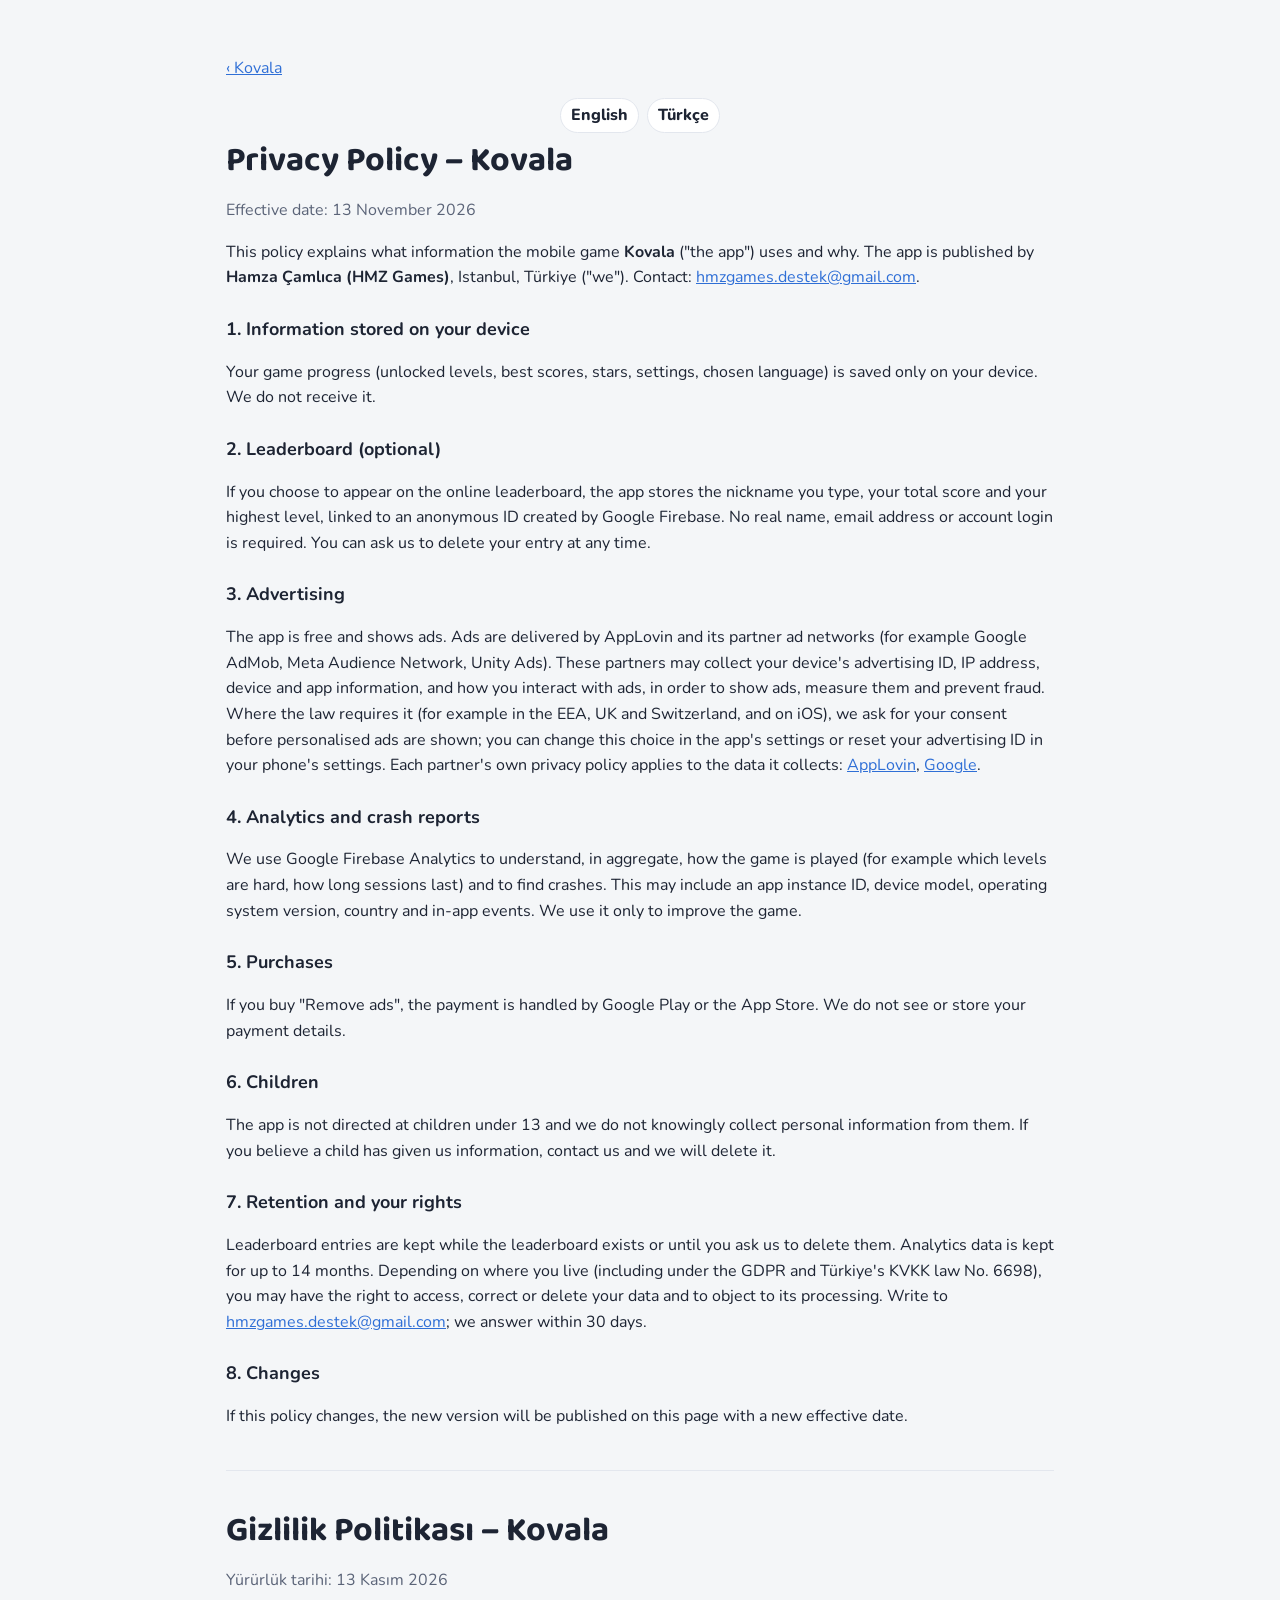
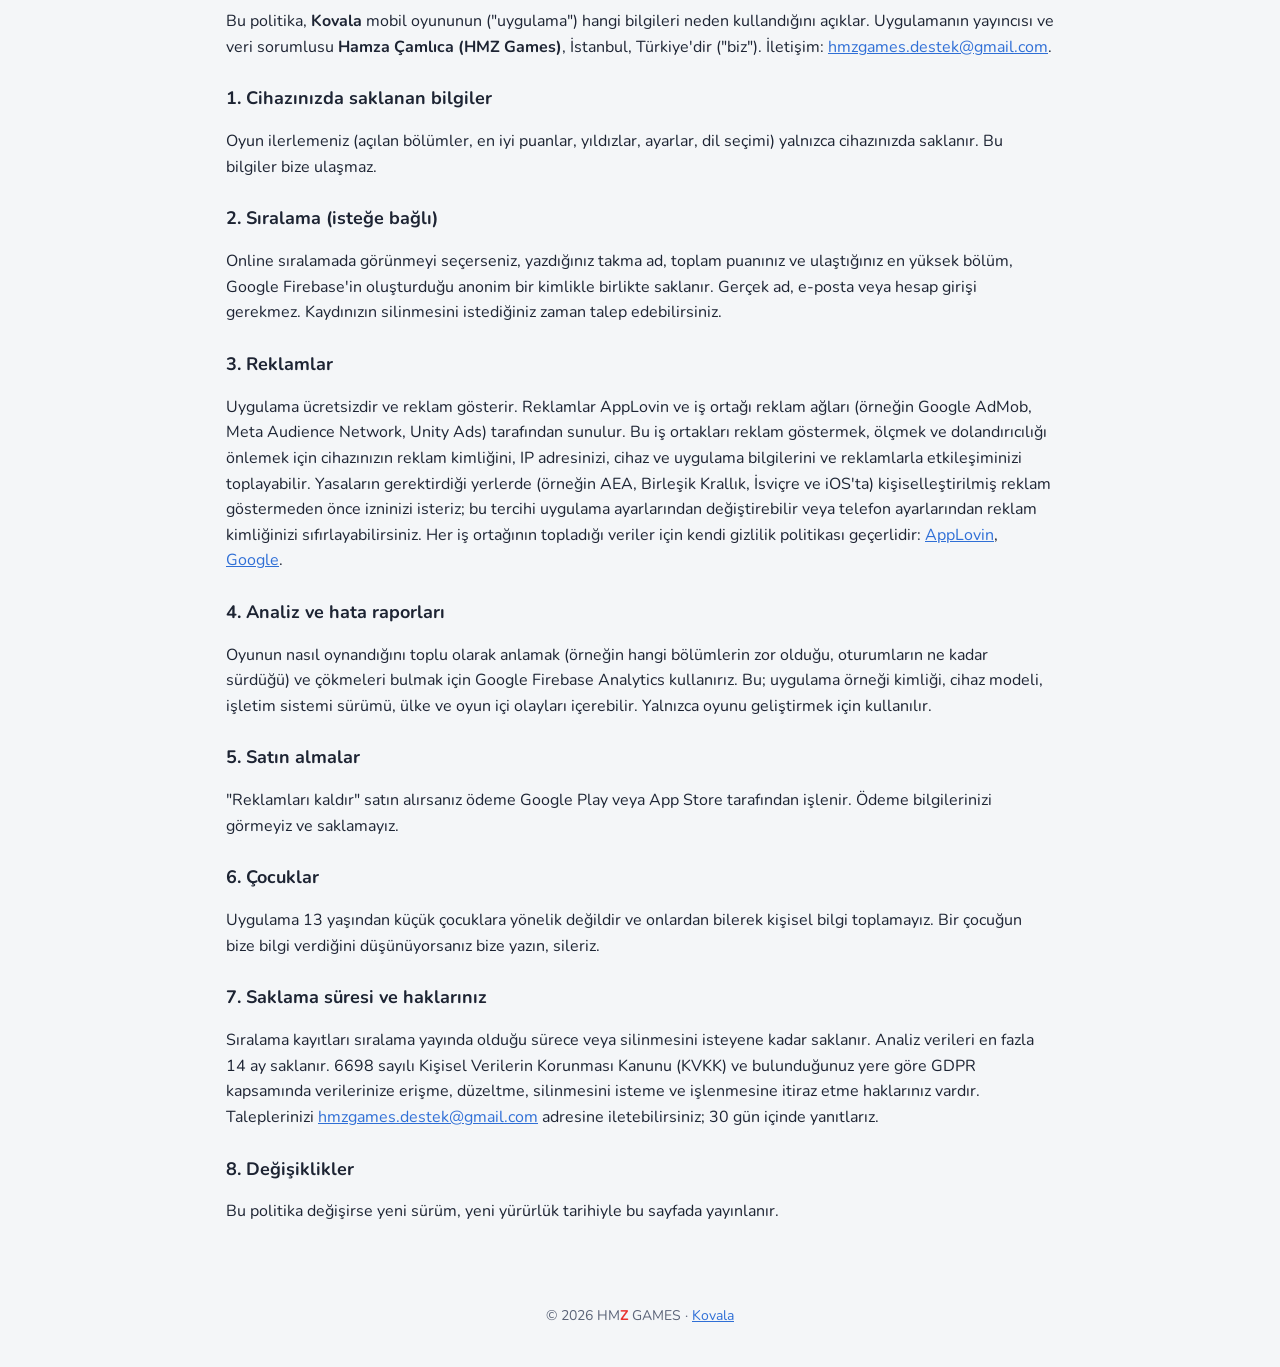
==== privacy.html @ 34f69577 "Kovala site: landing page, privacy policy (EN/TR), app-ads.txt Co-Authored-By: Claude Opus 5.5 <nore" ====
<!doctype html>
<html lang="en">
<head>
<meta charset="utf-8">
<meta name="viewport" content="width=device-width,initial-scale=1">
<title>Privacy Policy – Kovala</title>
<link rel="icon" href="favicon.png">
<link rel="preconnect" href="https://fonts.googleapis.com"><link rel="preconnect" href="https://fonts.gstatic.com" crossorigin>
<link href="https://fonts.googleapis.com/css2?family=Baloo+2:wght@800&family=Nunito:wght@400;700;800&display=swap" rel="stylesheet">
<link rel="stylesheet" href="style.css">
</head>
<body>
<main class="wrap doc">
  <p><a href="index.html">‹ Kovala</a></p>
  <div class="lang"><a href="#en">English</a><a href="#tr">Türkçe</a></div>

  <section id="en">
  <h1>Privacy Policy – Kovala</h1>
  <p class="muted">Effective date: 13 November 2026</p>

  <p>This policy explains what information the mobile game <b>Kovala</b> ("the app") uses and why. The app is published by
  <b>Hamza Çamlıca (HMZ Games)</b>, Istanbul, Türkiye ("we"). Contact: <a href="mailto:hmzgames.destek@gmail.com">hmzgames.destek@gmail.com</a>.</p>

  <h3>1. Information stored on your device</h3>
  <p>Your game progress (unlocked levels, best scores, stars, settings, chosen language) is saved only on your device. We do not receive it.</p>

  <h3>2. Leaderboard (optional)</h3>
  <p>If you choose to appear on the online leaderboard, the app stores the nickname you type, your total score and your highest level,
  linked to an anonymous ID created by Google Firebase. No real name, email address or account login is required. You can ask us to delete your entry at any time.</p>

  <h3>3. Advertising</h3>
  <p>The app is free and shows ads. Ads are delivered by AppLovin and its partner ad networks (for example Google AdMob, Meta Audience Network, Unity Ads).
  These partners may collect your device's advertising ID, IP address, device and app information, and how you interact with ads, in order to show ads, measure them and prevent fraud.
  Where the law requires it (for example in the EEA, UK and Switzerland, and on iOS), we ask for your consent before personalised ads are shown; you can change this choice in the app's settings
  or reset your advertising ID in your phone's settings. Each partner's own privacy policy applies to the data it collects:
  <a href="https://www.applovin.com/privacy/">AppLovin</a>, <a href="https://policies.google.com/privacy">Google</a>.</p>

  <h3>4. Analytics and crash reports</h3>
  <p>We use Google Firebase Analytics to understand, in aggregate, how the game is played (for example which levels are hard, how long sessions last) and to find crashes.
  This may include an app instance ID, device model, operating system version, country and in-app events. We use it only to improve the game.</p>

  <h3>5. Purchases</h3>
  <p>If you buy "Remove ads", the payment is handled by Google Play or the App Store. We do not see or store your payment details.</p>

  <h3>6. Children</h3>
  <p>The app is not directed at children under 13 and we do not knowingly collect personal information from them. If you believe a child has given us information, contact us and we will delete it.</p>

  <h3>7. Retention and your rights</h3>
  <p>Leaderboard entries are kept while the leaderboard exists or until you ask us to delete them. Analytics data is kept for up to 14 months.
  Depending on where you live (including under the GDPR and Türkiye's KVKK law No. 6698), you may have the right to access, correct or delete your data and to object to its processing.
  Write to <a href="mailto:hmzgames.destek@gmail.com">hmzgames.destek@gmail.com</a>; we answer within 30 days.</p>

  <h3>8. Changes</h3>
  <p>If this policy changes, the new version will be published on this page with a new effective date.</p>
  </section>

  <hr style="margin:40px 0;border:0;border-top:1px solid #e3e7ee">

  <section id="tr" lang="tr">
  <h1>Gizlilik Politikası – Kovala</h1>
  <p class="muted">Yürürlük tarihi: 13 Kasım 2026</p>

  <p>Bu politika, <b>Kovala</b> mobil oyununun ("uygulama") hangi bilgileri neden kullandığını açıklar. Uygulamanın yayıncısı ve veri sorumlusu
  <b>Hamza Çamlıca (HMZ Games)</b>, İstanbul, Türkiye'dir ("biz"). İletişim: <a href="mailto:hmzgames.destek@gmail.com">hmzgames.destek@gmail.com</a>.</p>

  <h3>1. Cihazınızda saklanan bilgiler</h3>
  <p>Oyun ilerlemeniz (açılan bölümler, en iyi puanlar, yıldızlar, ayarlar, dil seçimi) yalnızca cihazınızda saklanır. Bu bilgiler bize ulaşmaz.</p>

  <h3>2. Sıralama (isteğe bağlı)</h3>
  <p>Online sıralamada görünmeyi seçerseniz, yazdığınız takma ad, toplam puanınız ve ulaştığınız en yüksek bölüm, Google Firebase'in oluşturduğu anonim bir kimlikle birlikte saklanır.
  Gerçek ad, e-posta veya hesap girişi gerekmez. Kaydınızın silinmesini istediğiniz zaman talep edebilirsiniz.</p>

  <h3>3. Reklamlar</h3>
  <p>Uygulama ücretsizdir ve reklam gösterir. Reklamlar AppLovin ve iş ortağı reklam ağları (örneğin Google AdMob, Meta Audience Network, Unity Ads) tarafından sunulur.
  Bu iş ortakları reklam göstermek, ölçmek ve dolandırıcılığı önlemek için cihazınızın reklam kimliğini, IP adresinizi, cihaz ve uygulama bilgilerini ve reklamlarla etkileşiminizi toplayabilir.
  Yasaların gerektirdiği yerlerde (örneğin AEA, Birleşik Krallık, İsviçre ve iOS'ta) kişiselleştirilmiş reklam göstermeden önce izninizi isteriz; bu tercihi uygulama ayarlarından değiştirebilir
  veya telefon ayarlarından reklam kimliğinizi sıfırlayabilirsiniz. Her iş ortağının topladığı veriler için kendi gizlilik politikası geçerlidir:
  <a href="https://www.applovin.com/privacy/">AppLovin</a>, <a href="https://policies.google.com/privacy">Google</a>.</p>

  <h3>4. Analiz ve hata raporları</h3>
  <p>Oyunun nasıl oynandığını toplu olarak anlamak (örneğin hangi bölümlerin zor olduğu, oturumların ne kadar sürdüğü) ve çökmeleri bulmak için Google Firebase Analytics kullanırız.
  Bu; uygulama örneği kimliği, cihaz modeli, işletim sistemi sürümü, ülke ve oyun içi olayları içerebilir. Yalnızca oyunu geliştirmek için kullanılır.</p>

  <h3>5. Satın almalar</h3>
  <p>"Reklamları kaldır" satın alırsanız ödeme Google Play veya App Store tarafından işlenir. Ödeme bilgilerinizi görmeyiz ve saklamayız.</p>

  <h3>6. Çocuklar</h3>
  <p>Uygulama 13 yaşından küçük çocuklara yönelik değildir ve onlardan bilerek kişisel bilgi toplamayız. Bir çocuğun bize bilgi verdiğini düşünüyorsanız bize yazın, sileriz.</p>

  <h3>7. Saklama süresi ve haklarınız</h3>
  <p>Sıralama kayıtları sıralama yayında olduğu sürece veya silinmesini isteyene kadar saklanır. Analiz verileri en fazla 14 ay saklanır.
  6698 sayılı Kişisel Verilerin Korunması Kanunu (KVKK) ve bulunduğunuz yere göre GDPR kapsamında verilerinize erişme, düzeltme, silinmesini isteme ve işlenmesine itiraz etme haklarınız vardır.
  Taleplerinizi <a href="mailto:hmzgames.destek@gmail.com">hmzgames.destek@gmail.com</a> adresine iletebilirsiniz; 30 gün içinde yanıtlarız.</p>

  <h3>8. Değişiklikler</h3>
  <p>Bu politika değişirse yeni sürüm, yeni yürürlük tarihiyle bu sayfada yayınlanır.</p>
  </section>
</main>
<footer>© 2026 HM<b>Z</b> GAMES · <a href="index.html">Kovala</a></footer>
</body>
</html>
---- style.css ----
:root{--bg1:#173f4d;--bg2:#256a66;--bg3:#7fb796;--gold:#f2b632;--ink:#1d2433;--soft:#5b6478;--card:#ffffff;--line:#e3e7ee;}
*{box-sizing:border-box}
html,body{margin:0}
body{font-family:Nunito,system-ui,-apple-system,"Segoe UI",sans-serif;color:var(--ink);background:#f4f6f8;line-height:1.6;}
a{color:#2f6fd6}
.hero{background:radial-gradient(120% 70% at 50% 10%,#3b8f86 0%,rgba(59,143,134,0) 60%),linear-gradient(180deg,var(--bg1),var(--bg2) 55%,var(--bg3));color:#fff;padding:56px 16px 64px;text-align:center;}
.hero img.icon{width:112px;height:112px;border-radius:26px;box-shadow:0 12px 30px rgba(0,0,0,.35)}
.logo{font-family:"Baloo 2",system-ui,sans-serif;font-weight:800;font-size:72px;line-height:1;margin:18px 0 6px;color:var(--gold);text-shadow:0 5px 0 #8a5b0e}
.logo span{color:#fff;text-shadow:0 5px 0 #0f2a33}
.tag{font-size:19px;font-weight:800;opacity:.95;margin:0}
.badge{display:inline-block;margin-top:22px;background:var(--gold);color:#3a2604;font-weight:800;padding:10px 22px;border-radius:999px;box-shadow:0 4px 0 #8a5b0e}
.wrap{max-width:860px;margin:0 auto;padding:40px 16px}
.shots{display:flex;gap:16px;justify-content:center;flex-wrap:wrap;margin:8px 0 8px}
.shots img{width:min(30%,240px);min-width:150px;border-radius:16px;box-shadow:0 8px 24px rgba(0,0,0,.15)}
h2{font-family:"Baloo 2",system-ui,sans-serif;font-size:28px;margin:32px 0 8px;line-height:1.2}
h3{font-size:18px;margin:24px 0 4px}
.card{background:var(--card);border:1px solid var(--line);border-radius:16px;padding:20px 22px}
ul{padding-left:20px}
footer{text-align:center;color:var(--soft);font-size:14px;padding:24px 16px 40px}
footer b{color:#e8322e}
.lang{display:flex;gap:8px;justify-content:center;margin-bottom:8px}
.lang a{font-weight:800;text-decoration:none;padding:4px 10px;border-radius:999px;border:1px solid var(--line);color:var(--ink);background:#fff}
.doc h1{font-family:"Baloo 2",system-ui,sans-serif;font-size:34px;line-height:1.2;margin:8px 0}
.muted{color:var(--soft)}
@media (max-width:520px){.logo{font-size:56px}.shots img{width:44%}}
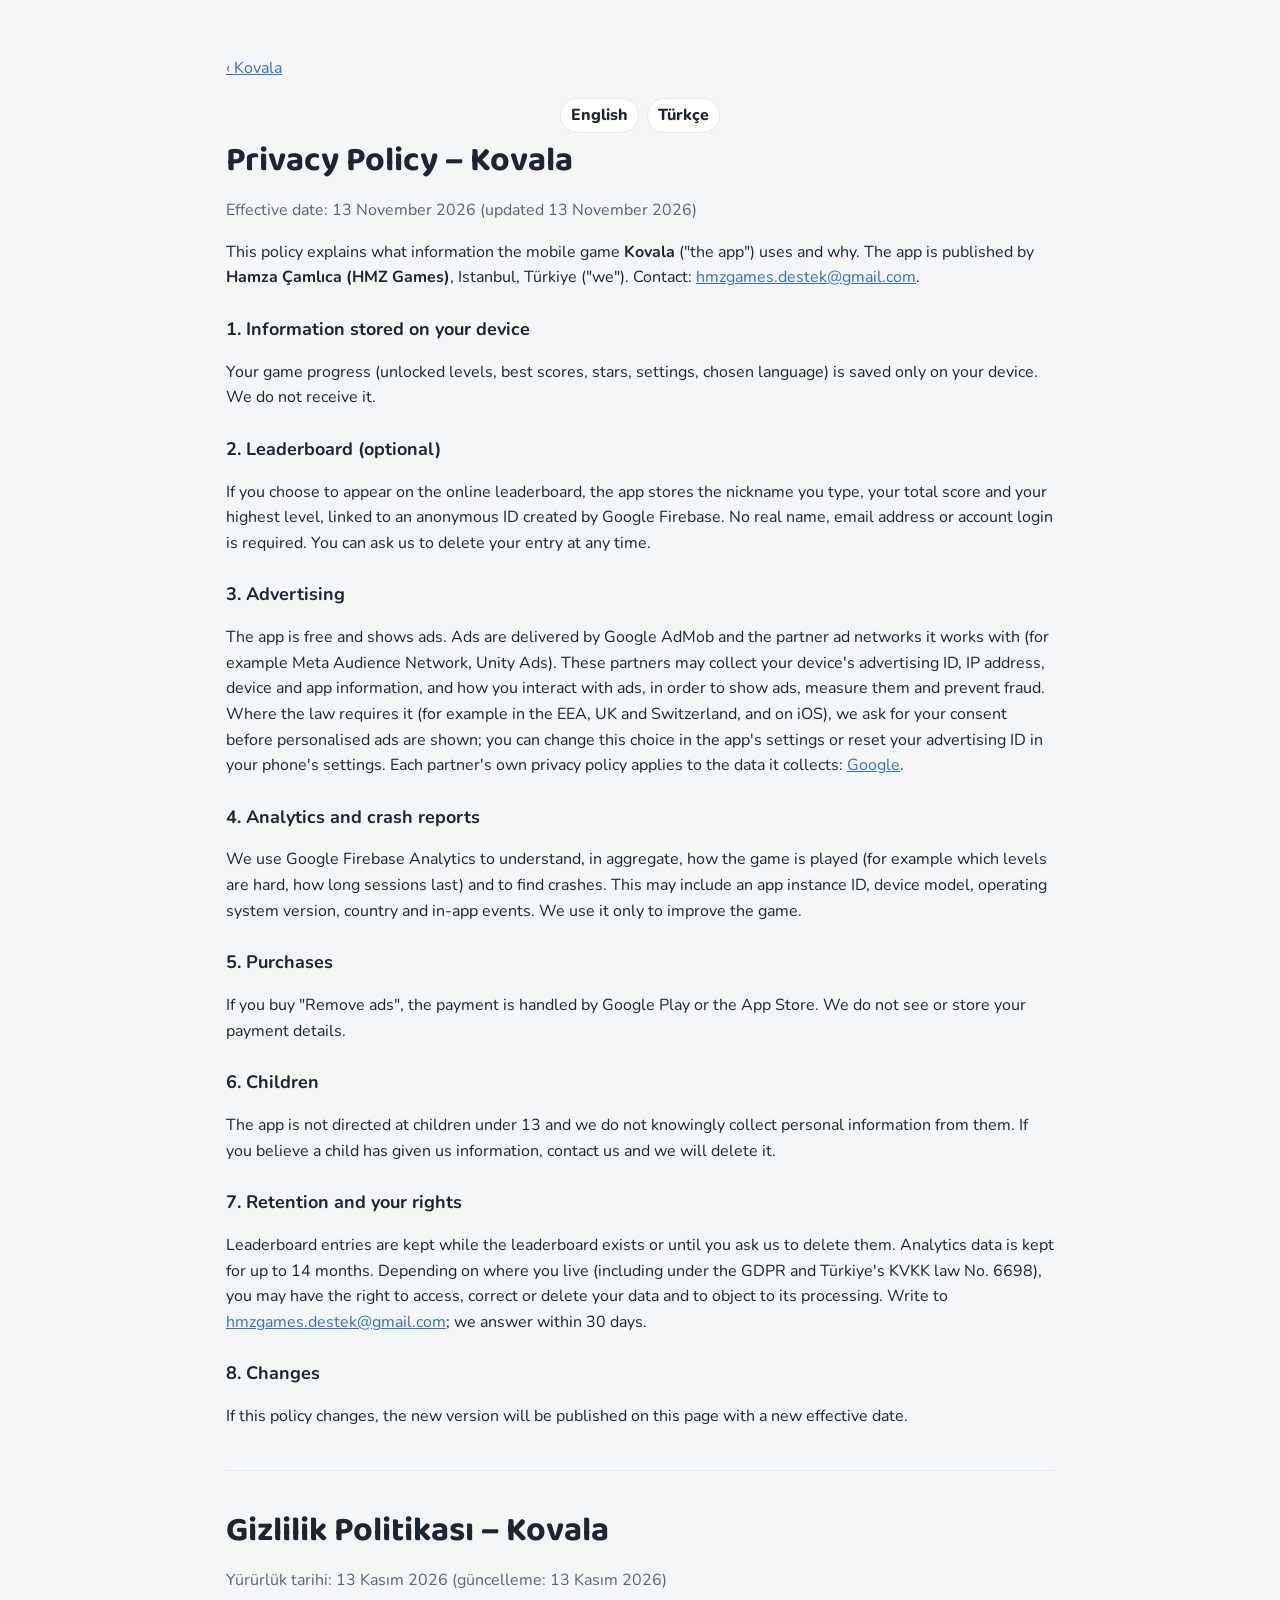
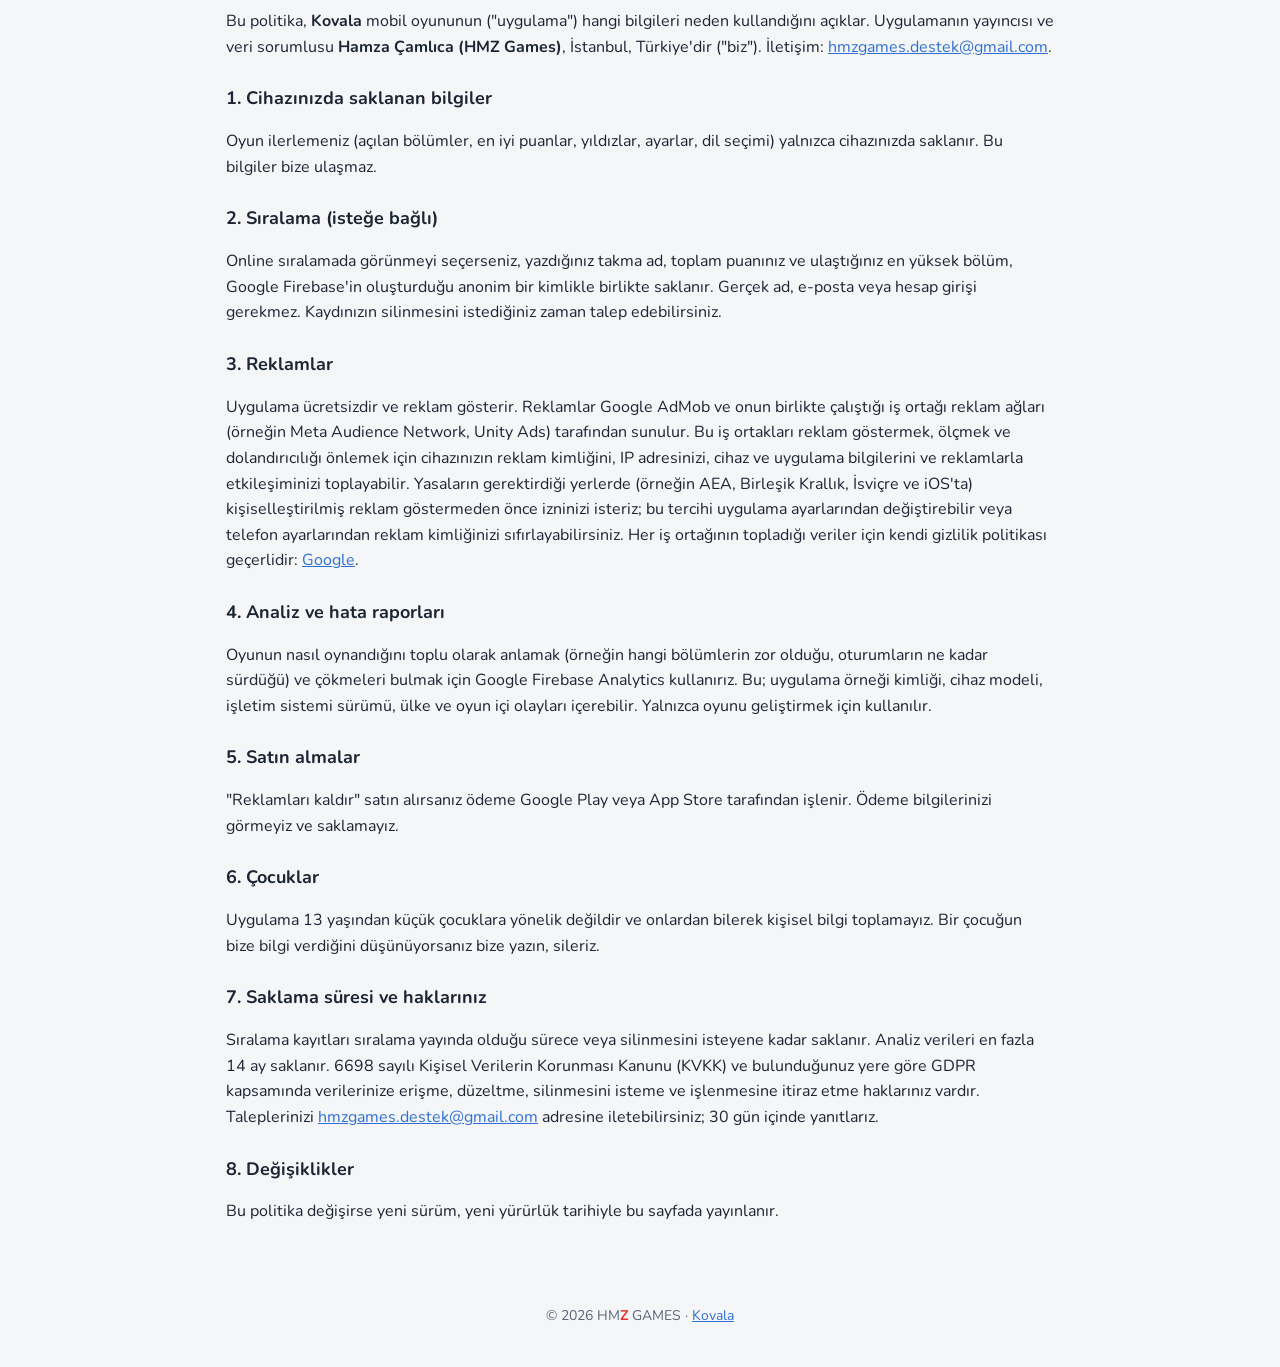
==== commit 6f200439: "Privacy policy: ads served through Google AdMob Co-Authored-By: Claude Opus 5.5 <noreply@anthropic.c" ====
--- a/privacy.html
+++ b/privacy.html
@@ -16,7 +16,7 @@
 
   <section id="en">
   <h1>Privacy Policy – Kovala</h1>
-  <p class="muted">Effective date: 13 November 2026</p>
+  <p class="muted">Effective date: 13 November 2026 (updated 13 November 2026)</p>
 
   <p>This policy explains what information the mobile game <b>Kovala</b> ("the app") uses and why. The app is published by
   <b>Hamza Çamlıca (HMZ Games)</b>, Istanbul, Türkiye ("we"). Contact: <a href="mailto:hmzgames.destek@gmail.com">hmzgames.destek@gmail.com</a>.</p>
@@ -29,11 +29,11 @@
   linked to an anonymous ID created by Google Firebase. No real name, email address or account login is required. You can ask us to delete your entry at any time.</p>
 
   <h3>3. Advertising</h3>
-  <p>The app is free and shows ads. Ads are delivered by AppLovin and its partner ad networks (for example Google AdMob, Meta Audience Network, Unity Ads).
+  <p>The app is free and shows ads. Ads are delivered by Google AdMob and the partner ad networks it works with (for example Meta Audience Network, Unity Ads).
   These partners may collect your device's advertising ID, IP address, device and app information, and how you interact with ads, in order to show ads, measure them and prevent fraud.
   Where the law requires it (for example in the EEA, UK and Switzerland, and on iOS), we ask for your consent before personalised ads are shown; you can change this choice in the app's settings
   or reset your advertising ID in your phone's settings. Each partner's own privacy policy applies to the data it collects:
-  <a href="https://www.applovin.com/privacy/">AppLovin</a>, <a href="https://policies.google.com/privacy">Google</a>.</p>
+  <a href="https://policies.google.com/technologies/ads">Google</a>.</p>
 
   <h3>4. Analytics and crash reports</h3>
   <p>We use Google Firebase Analytics to understand, in aggregate, how the game is played (for example which levels are hard, how long sessions last) and to find crashes.
@@ -58,7 +58,7 @@
 
   <section id="tr" lang="tr">
   <h1>Gizlilik Politikası – Kovala</h1>
-  <p class="muted">Yürürlük tarihi: 13 Kasım 2026</p>
+  <p class="muted">Yürürlük tarihi: 13 Kasım 2026 (güncelleme: 13 Kasım 2026)</p>
 
   <p>Bu politika, <b>Kovala</b> mobil oyununun ("uygulama") hangi bilgileri neden kullandığını açıklar. Uygulamanın yayıncısı ve veri sorumlusu
   <b>Hamza Çamlıca (HMZ Games)</b>, İstanbul, Türkiye'dir ("biz"). İletişim: <a href="mailto:hmzgames.destek@gmail.com">hmzgames.destek@gmail.com</a>.</p>
@@ -71,11 +71,11 @@
   Gerçek ad, e-posta veya hesap girişi gerekmez. Kaydınızın silinmesini istediğiniz zaman talep edebilirsiniz.</p>
 
   <h3>3. Reklamlar</h3>
-  <p>Uygulama ücretsizdir ve reklam gösterir. Reklamlar AppLovin ve iş ortağı reklam ağları (örneğin Google AdMob, Meta Audience Network, Unity Ads) tarafından sunulur.
+  <p>Uygulama ücretsizdir ve reklam gösterir. Reklamlar Google AdMob ve onun birlikte çalıştığı iş ortağı reklam ağları (örneğin Meta Audience Network, Unity Ads) tarafından sunulur.
   Bu iş ortakları reklam göstermek, ölçmek ve dolandırıcılığı önlemek için cihazınızın reklam kimliğini, IP adresinizi, cihaz ve uygulama bilgilerini ve reklamlarla etkileşiminizi toplayabilir.
   Yasaların gerektirdiği yerlerde (örneğin AEA, Birleşik Krallık, İsviçre ve iOS'ta) kişiselleştirilmiş reklam göstermeden önce izninizi isteriz; bu tercihi uygulama ayarlarından değiştirebilir
   veya telefon ayarlarından reklam kimliğinizi sıfırlayabilirsiniz. Her iş ortağının topladığı veriler için kendi gizlilik politikası geçerlidir:
-  <a href="https://www.applovin.com/privacy/">AppLovin</a>, <a href="https://policies.google.com/privacy">Google</a>.</p>
+  <a href="https://policies.google.com/technologies/ads">Google</a>.</p>
 
   <h3>4. Analiz ve hata raporları</h3>
   <p>Oyunun nasıl oynandığını toplu olarak anlamak (örneğin hangi bölümlerin zor olduğu, oturumların ne kadar sürdüğü) ve çökmeleri bulmak için Google Firebase Analytics kullanırız.
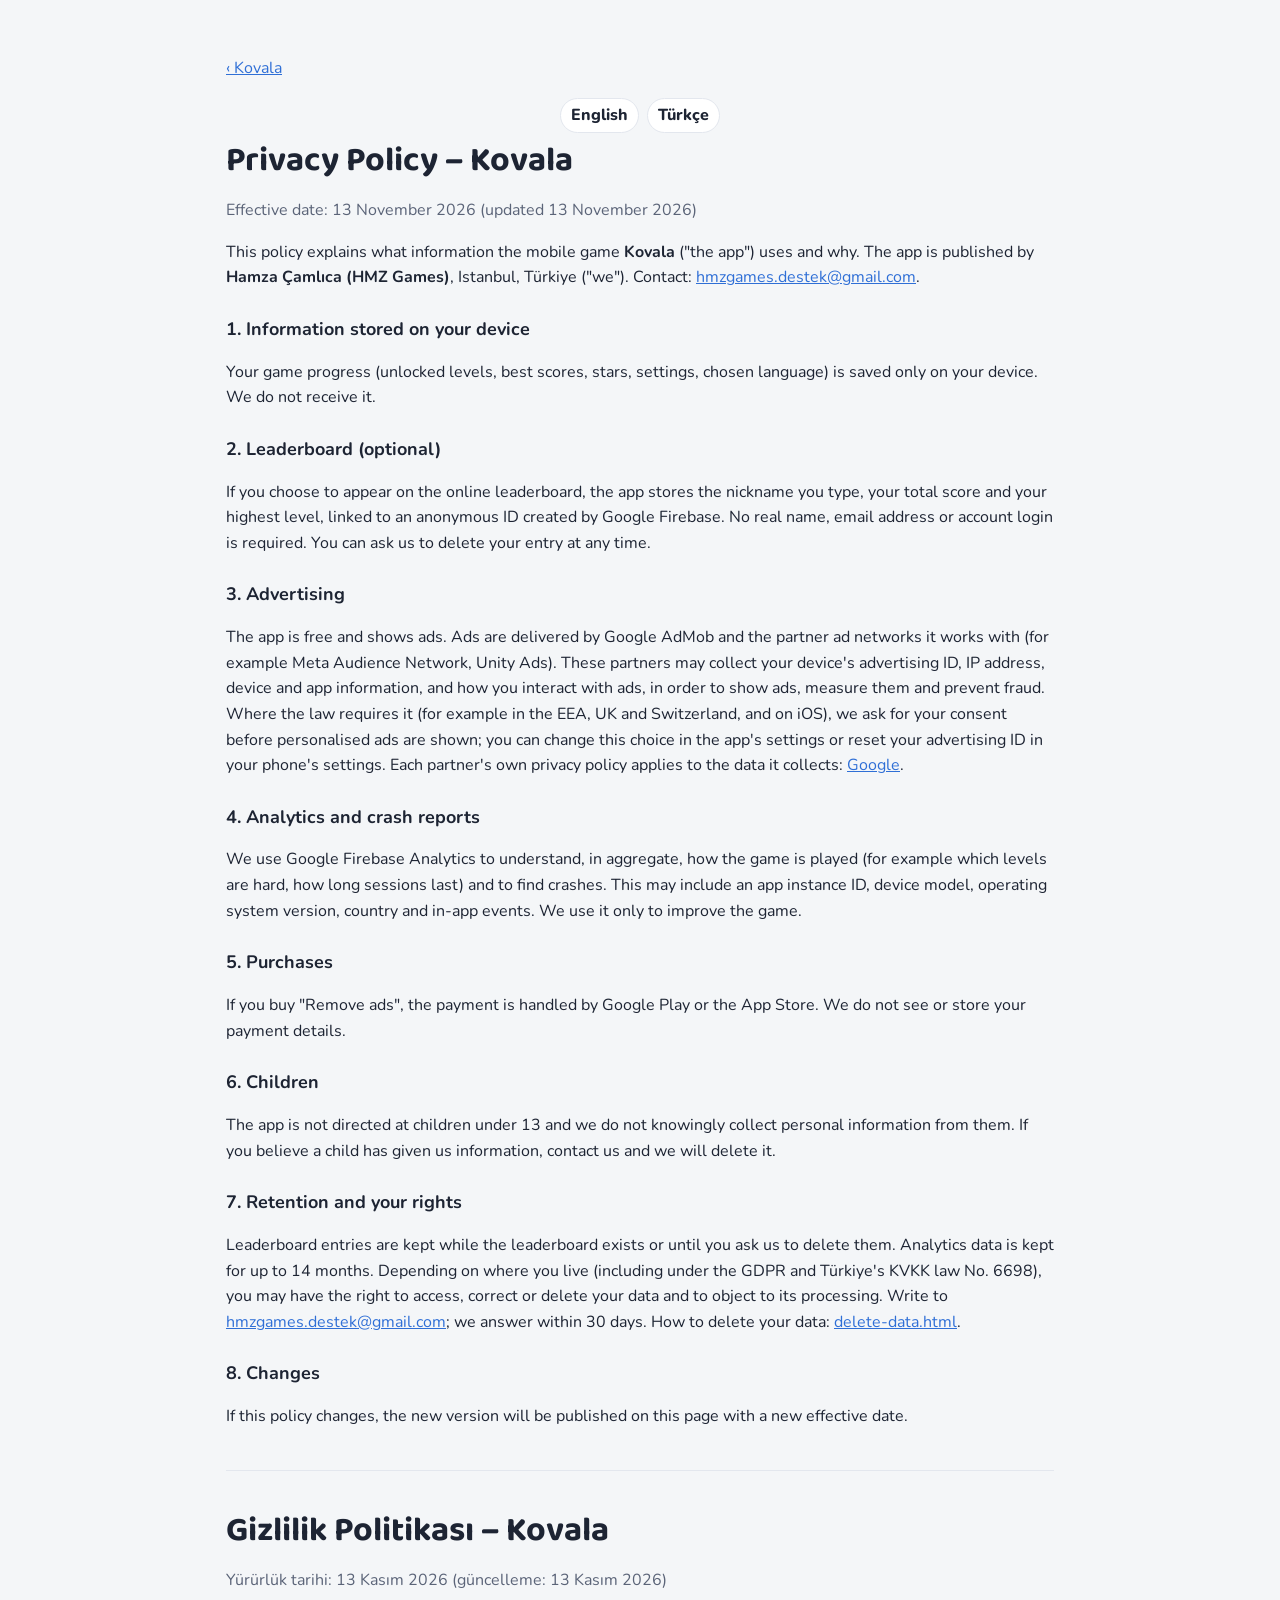
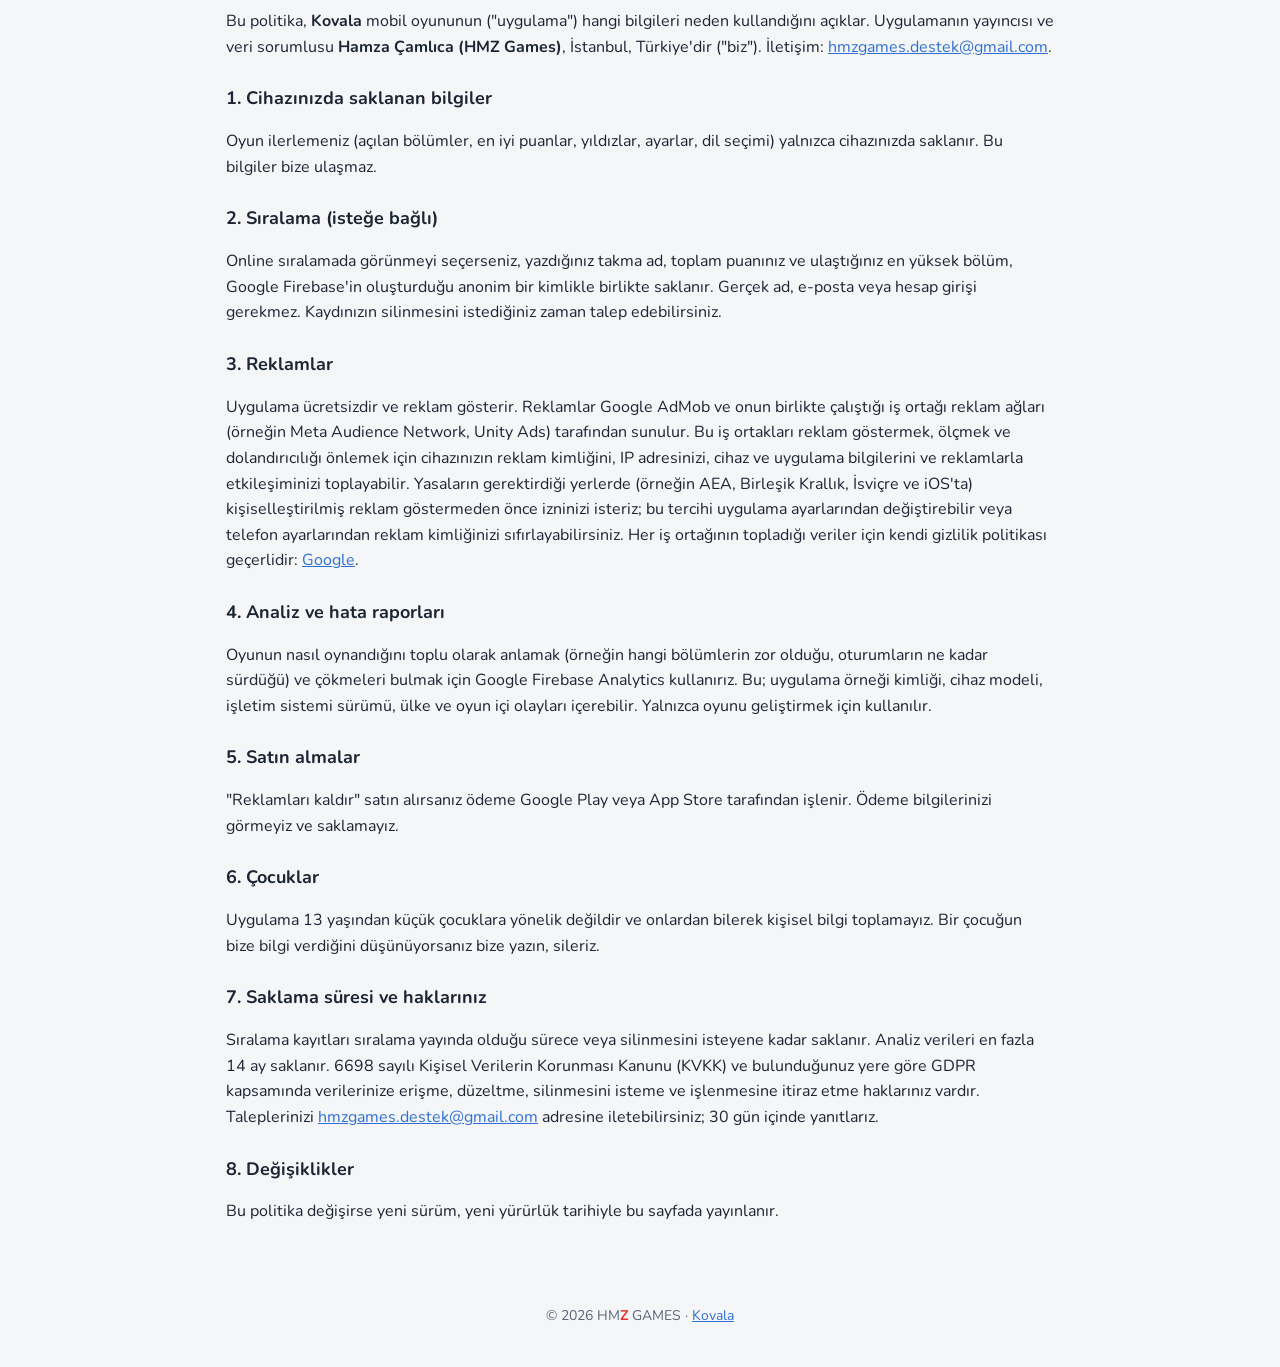
==== commit 04192df3: "Add data deletion page for Google Play Co-Authored-By: Claude Opus 5.5 <noreply@anthropic.com> Claud" ====
--- a/privacy.html
+++ b/privacy.html
@@ -48,7 +48,7 @@
   <h3>7. Retention and your rights</h3>
   <p>Leaderboard entries are kept while the leaderboard exists or until you ask us to delete them. Analytics data is kept for up to 14 months.
   Depending on where you live (including under the GDPR and Türkiye's KVKK law No. 6698), you may have the right to access, correct or delete your data and to object to its processing.
-  Write to <a href="mailto:hmzgames.destek@gmail.com">hmzgames.destek@gmail.com</a>; we answer within 30 days.</p>
+  Write to <a href="mailto:hmzgames.destek@gmail.com">hmzgames.destek@gmail.com</a>; we answer within 30 days. How to delete your data: <a href="delete-data.html">delete-data.html</a>.</p>
 
   <h3>8. Changes</h3>
   <p>If this policy changes, the new version will be published on this page with a new effective date.</p>
